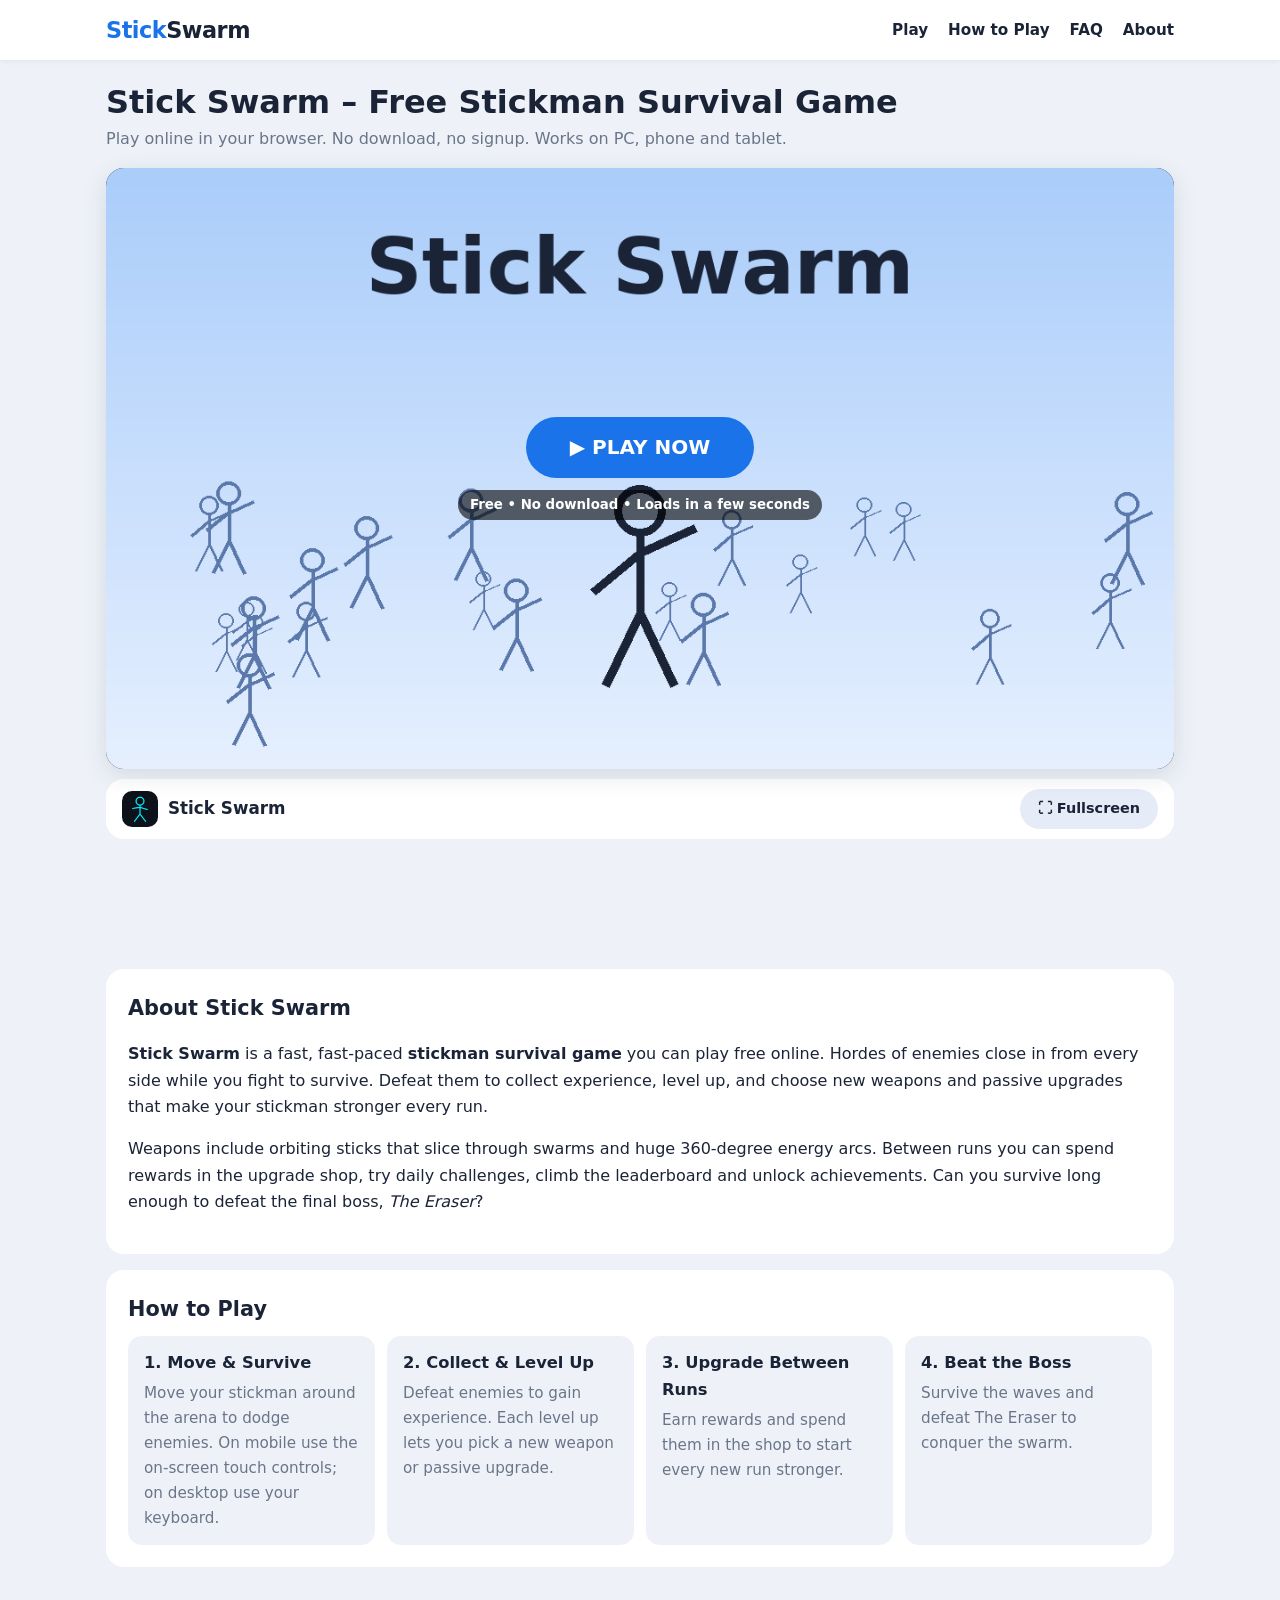
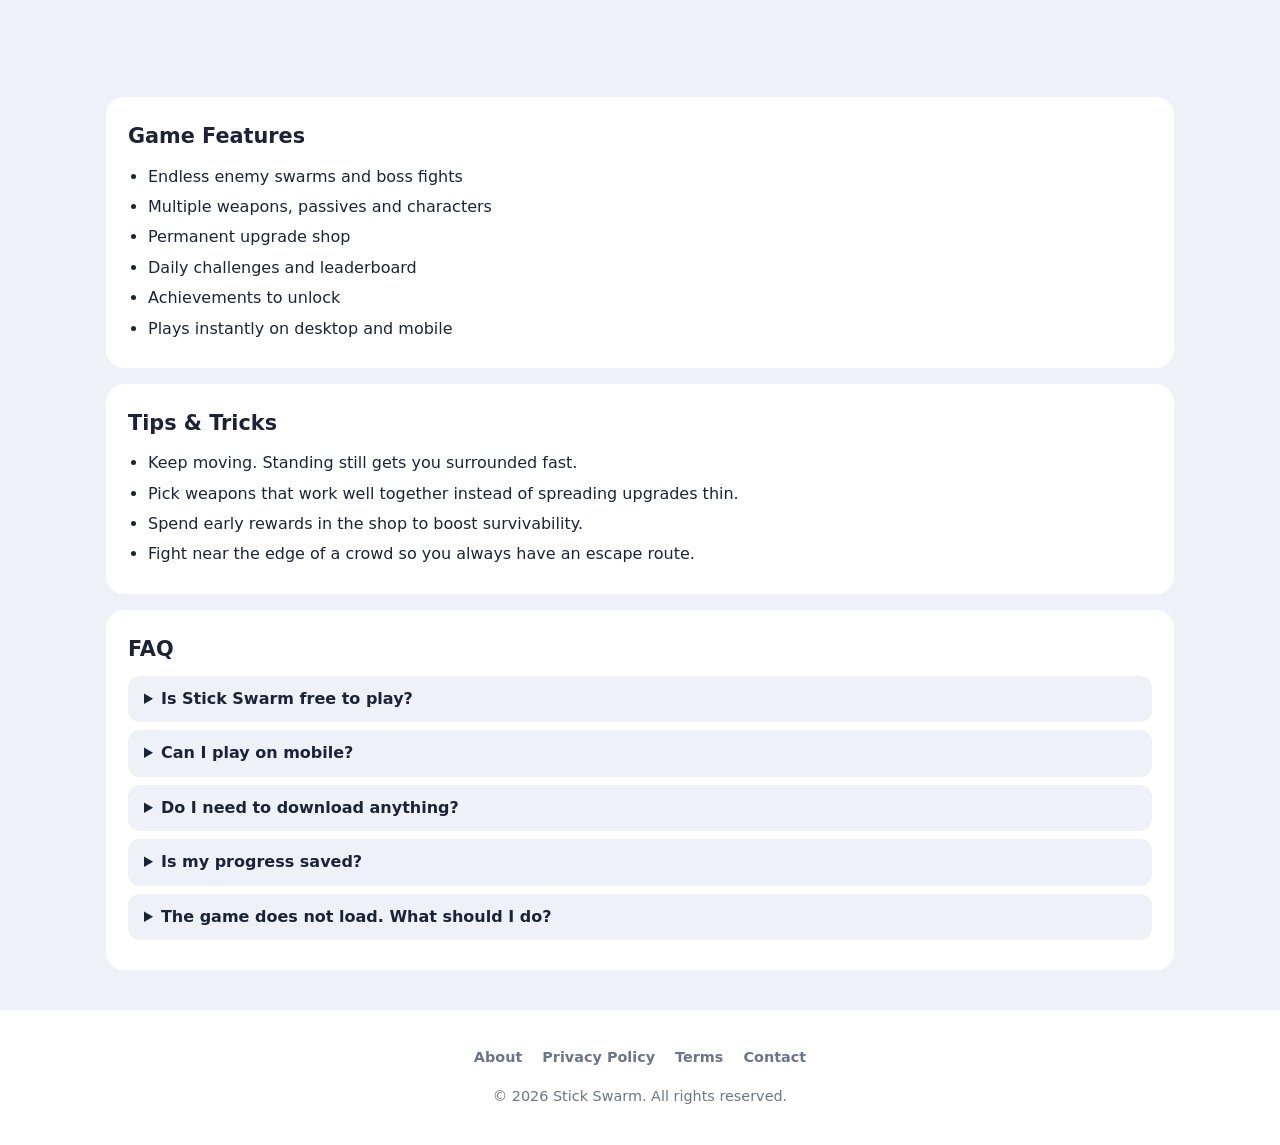
==== index.html @ 411cb5c8 "Initial commit" ====
<!DOCTYPE html>
<html lang="en">
<head>
<meta charset="utf-8">
<meta name="viewport" content="width=device-width,initial-scale=1">
<title>Stick Swarm - Free Stickman Survival Game | Play Online</title>
<meta name="description" content="Play Stick Swarm free online: a stickman survival game. Battle endless enemy swarms, level up weapons, unlock upgrades and beat The Eraser boss. No download.">
<link rel="canonical" href="https://games.bibekpandit.me/">
<meta name="theme-color" content="#1a73e8">
<meta property="og:type" content="website">
<meta property="og:site_name" content="Stick Swarm">
<meta property="og:title" content="Stick Swarm - Free Stickman Survival Game | Play Online">
<meta property="og:description" content="Play Stick Swarm free online: a stickman survival game. Battle endless enemy swarms, level up weapons, unlock upgrades and beat The Eraser boss. No download.">
<meta property="og:url" content="https://games.bibekpandit.me/">
<meta property="og:image" content="https://games.bibekpandit.me/og-image.png">
<meta name="twitter:card" content="summary_large_image">
<meta name="twitter:title" content="Stick Swarm - Free Stickman Survival Game | Play Online">
<meta name="twitter:description" content="Play Stick Swarm free online: a stickman survival game. Battle endless enemy swarms, level up weapons, unlock upgrades and beat The Eraser boss. No download.">
<meta name="twitter:image" content="https://games.bibekpandit.me/og-image.png">
<link rel="icon" href="game/index.icon.png">
<link rel="apple-touch-icon" href="game/index.apple-touch-icon.png">
<link rel="manifest" href="site.webmanifest">
<link rel="stylesheet" href="style.css">
<script type="application/ld+json">{"@context":"https://schema.org","@graph":[
{"@type":"WebSite","name":"Stick Swarm","url":"https://games.bibekpandit.me/"},
{"@type":"VideoGame","name":"Stick Swarm","description":"Free browser stickman survival game. Fight endless swarms of enemies, level up, unlock weapons and defeat The Eraser boss.","url":"https://games.bibekpandit.me/","image":"https://games.bibekpandit.me/og-image.png","genre":["Action","Survival","Roguelike"],"gamePlatform":"Web Browser","applicationCategory":"Game","operatingSystem":"Any","playMode":"SinglePlayer","inLanguage":"en","offers":{"@type":"Offer","price":"0","priceCurrency":"USD"}},
{"@type":"FAQPage","mainEntity":[
{"@type":"Question","name":"Is Stick Swarm free to play?","acceptedAnswer":{"@type":"Answer","text":"Yes. Stick Swarm is 100% free to play in your browser with no download or signup."}},
{"@type":"Question","name":"Can I play Stick Swarm on mobile?","acceptedAnswer":{"@type":"Answer","text":"Yes. The game has on-screen touch controls and works on phones and tablets, as well as desktop browsers."}},
{"@type":"Question","name":"Do I need to download anything?","acceptedAnswer":{"@type":"Answer","text":"No. The game runs in any modern browser using WebAssembly."}},
{"@type":"Question","name":"Is my progress saved?","acceptedAnswer":{"@type":"Answer","text":"Progress is stored in your browser, so keep using the same browser and do not clear site data."}}
]}]}</script>
</head>
<body>
<header><div class="wrap"><a class="logo" href="/">Stick<span>Swarm</span></a>
<nav><a href="/">Play</a><a href="/#how-to-play">How to Play</a><a href="/#faq">FAQ</a><a href="about.html">About</a></nav></div></header>

<main class="wrap">
<h1>Stick Swarm &ndash; Free Stickman Survival Game</h1>
<p class="sub">Play online in your browser. No download, no signup. Works on PC, phone and tablet.</p>
<div class="player" id="player">
<iframe id="gameFrame" data-src="game/index.html" title="Stick Swarm stickman game" allow="autoplay; fullscreen; gamepad" allowfullscreen></iframe>
<div class="start"><button class="btn" id="playBtn" aria-label="Play Stick Swarm">&#9654; PLAY NOW</button><small>Free &bull; No download &bull; Loads in a few seconds</small></div>
</div>
<div class="bar"><span><img src="game/index.icon.png" alt="Stick Swarm icon"><b>Stick Swarm</b></span><button class="btn small" id="fsBtn">&#x26F6; Fullscreen</button></div>
<div class="ad" aria-label="Advertisement"><!-- AD SLOT: paste your AdSense/ad-network code here --></div>
<section id="about-game"><h2>About Stick Swarm</h2>
<p><strong>Stick Swarm</strong> is a fast, fast-paced <strong>stickman survival game</strong> you can play free online. Hordes of enemies close in from every side while you fight to survive. Defeat them to collect experience, level up, and choose new weapons and passive upgrades that make your stickman stronger every run.</p>
<p>Weapons include orbiting sticks that slice through swarms and huge 360-degree energy arcs. Between runs you can spend rewards in the upgrade shop, try daily challenges, climb the leaderboard and unlock achievements. Can you survive long enough to defeat the final boss, <em>The Eraser</em>?</p></section>
<section id="how-to-play"><h2>How to Play</h2>
<div class="grid">
<div class="card"><h3>1. Move &amp; Survive</h3><p>Move your stickman around the arena to dodge enemies. On mobile use the on-screen touch controls; on desktop use your keyboard.</p></div>
<div class="card"><h3>2. Collect &amp; Level Up</h3><p>Defeat enemies to gain experience. Each level up lets you pick a new weapon or passive upgrade.</p></div>
<div class="card"><h3>3. Upgrade Between Runs</h3><p>Earn rewards and spend them in the shop to start every new run stronger.</p></div>
<div class="card"><h3>4. Beat the Boss</h3><p>Survive the waves and defeat The Eraser to conquer the swarm.</p></div>
</div></section>
<div class="ad" aria-label="Advertisement"><!-- AD SLOT: paste your AdSense/ad-network code here --></div>
<section id="features"><h2>Game Features</h2>
<ul><li>Endless enemy swarms and boss fights</li><li>Multiple weapons, passives and characters</li><li>Permanent upgrade shop</li><li>Daily challenges and leaderboard</li><li>Achievements to unlock</li><li>Plays instantly on desktop and mobile</li></ul></section>
<section id="tips"><h2>Tips &amp; Tricks</h2>
<ul><li>Keep moving. Standing still gets you surrounded fast.</li><li>Pick weapons that work well together instead of spreading upgrades thin.</li><li>Spend early rewards in the shop to boost survivability.</li><li>Fight near the edge of a crowd so you always have an escape route.</li></ul></section>
<section id="faq"><h2>FAQ</h2>
<details><summary>Is Stick Swarm free to play?</summary><p>Yes, it is 100% free in your browser, with no download or signup.</p></details>
<details><summary>Can I play on mobile?</summary><p>Yes. Touch controls are built in and it runs on phones and tablets.</p></details>
<details><summary>Do I need to download anything?</summary><p>No. It runs in any modern browser such as Chrome, Edge, Firefox or Safari.</p></details>
<details><summary>Is my progress saved?</summary><p>Progress is stored in your browser. Keep using the same browser and avoid clearing site data.</p></details>
<details><summary>The game does not load. What should I do?</summary><p>Use an up-to-date browser, check your connection, and refresh. The first load downloads about 15 MB.</p></details>
</section>
</main>
<footer><div class="wrap"><p><a href="about.html">About</a><a href="privacy-policy.html">Privacy Policy</a><a href="terms.html">Terms</a><a href="contact.html">Contact</a></p>
<p>&copy; <span id="y"></span> Stick Swarm. All rights reserved.</p></div></footer>
<script>document.getElementById("y").textContent=new Date().getFullYear()</script>
<script src="script.js" defer></script>
</body></html>
---- style.css ----
:root{--bg:#eef2f8;--card:#fff;--text:#1b2437;--muted:#6b7589;--accent:#1a73e8;--accent-dark:#1459b8;--line:#dde3ee;--radius:18px;--max:1100px}
/* Want a dark-blue Poki-style look? Swap: --bg:#002b50; --card:#0b3a66; --text:#fff; --muted:#b8c7d9; --line:#1c4d7f */
*{box-sizing:border-box}html{scroll-behavior:smooth}
body{margin:0;font:16px/1.65 "Nunito",system-ui,-apple-system,"Segoe UI",Roboto,sans-serif;background:var(--bg);color:var(--text)}
a{color:var(--accent)}
.wrap{max-width:var(--max);margin:0 auto;padding:0 16px}
header{background:var(--card);box-shadow:0 1px 6px #0000000f;position:sticky;top:0;z-index:10}
header .wrap{display:flex;justify-content:space-between;align-items:center;height:60px}
.logo{font-weight:900;font-size:1.4rem;color:var(--accent);text-decoration:none;letter-spacing:-.5px}
.logo span{color:var(--text)}
nav a{margin-left:20px;text-decoration:none;color:var(--text);font-weight:700;font-size:.95rem}
nav a:hover{color:var(--accent)}
h1{font-size:clamp(1.4rem,3.5vw,2rem);margin:22px 0 4px;line-height:1.25;font-weight:900}
h2{margin:0 0 10px;font-size:1.3rem;font-weight:800}
.sub{color:var(--muted);margin:0 0 16px}
.player{background:#000;border-radius:var(--radius);overflow:hidden;position:relative;aspect-ratio:16/9;box-shadow:0 6px 24px #1b24371f}
.player iframe{width:100%;height:100%;border:0;display:none}
.player.playing iframe{display:block}
.start{position:absolute;inset:0;display:flex;flex-direction:column;align-items:center;justify-content:center;gap:12px;background:#dfe9f8 url(og-image.png) center/cover}
.start>*{position:relative}
.player.playing .start{display:none}
.btn{background:var(--accent);color:#fff;border:0;padding:14px 44px;font:inherit;font-size:1.25rem;font-weight:900;border-radius:999px;cursor:pointer;transition:.15s}
.btn:hover{background:var(--accent-dark);transform:scale(1.04)}
.start small{color:#fff;background:#0009;padding:4px 12px;border-radius:99px;font-weight:700}
.bar{display:flex;align-items:center;justify-content:space-between;background:var(--card);border-radius:var(--radius);padding:10px 16px;margin-top:10px}
.bar b{font-size:1.05rem}
.bar img{width:36px;height:36px;border-radius:10px;vertical-align:middle;margin-right:10px}
.btn.small{font-size:.9rem;padding:8px 18px;background:#e6ecf7;color:var(--text)}
.btn.small:hover{background:#d5deee;transform:none}
.ad{margin:20px auto;text-align:center;min-height:90px;color:var(--muted);font-size:.8rem}
section{background:var(--card);border-radius:var(--radius);padding:22px;margin:16px 0}
.grid{display:grid;grid-template-columns:repeat(auto-fit,minmax(230px,1fr));gap:12px}
.card{background:var(--bg);border-radius:14px;padding:14px 16px}
.card h3{margin:0 0 4px;font-size:1.02rem}
.card p{margin:0;color:var(--muted);font-size:.95rem}
ul{padding-left:20px;margin:0}li{margin:4px 0}
details{background:var(--bg);border-radius:12px;padding:10px 16px;margin:8px 0}
summary{cursor:pointer;font-weight:700}
details p{margin:8px 0 2px;color:var(--muted)}
footer{margin-top:40px;background:var(--card);padding:22px 0;text-align:center;color:var(--muted);font-size:.9rem}
footer a{margin:0 10px;color:var(--muted);text-decoration:none;font-weight:700}
footer a:hover{color:var(--accent)}
.page{max-width:780px;margin:24px auto;padding:0 16px}
.page h1{margin-top:0}
.page>*:not(h1){background:var(--card);border-radius:14px;padding:14px 18px}
.page h2{background:none!important;padding:8px 0 0!important}
@media(max-width:600px){nav a{margin-left:12px;font-size:.85rem}section{padding:16px}}
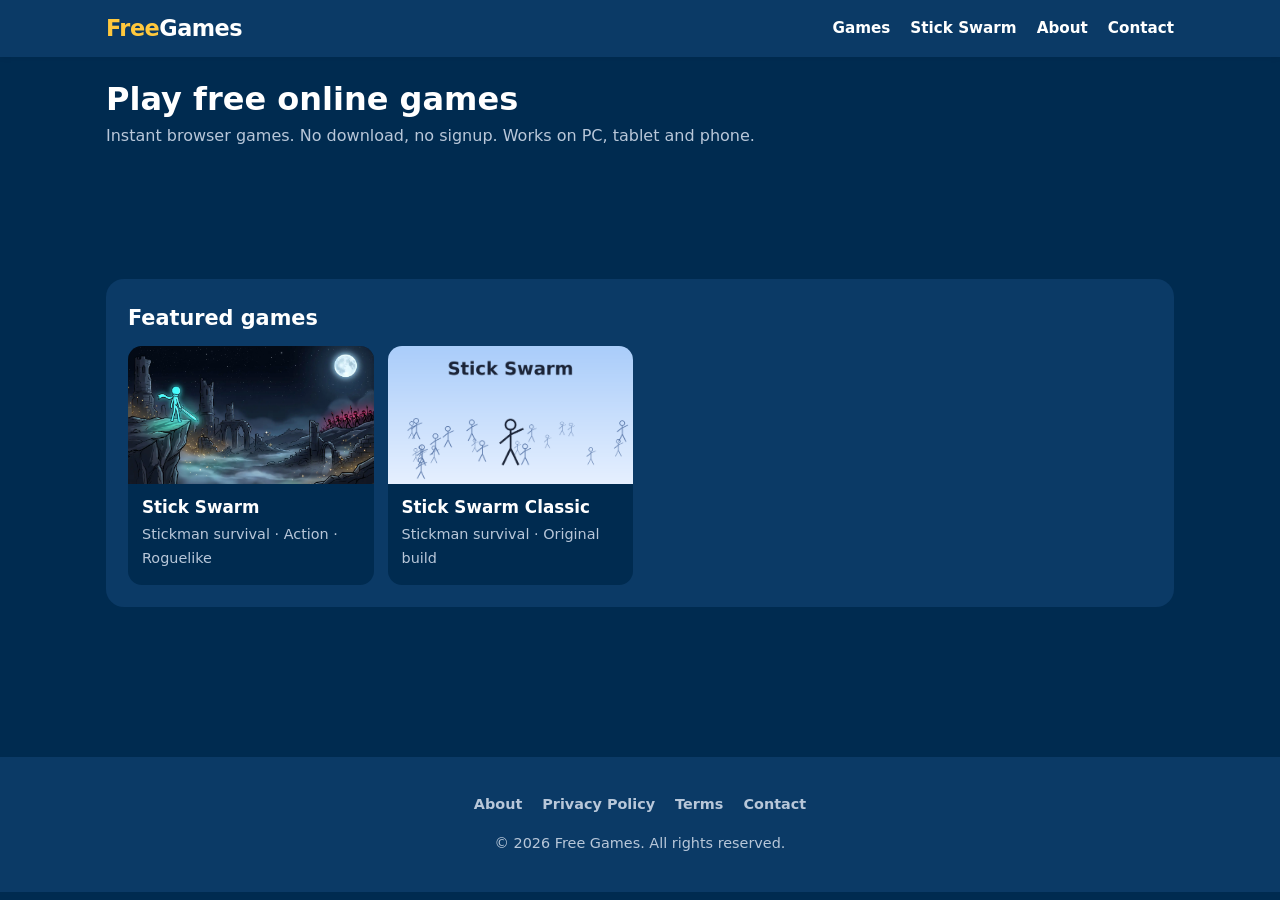
==== commit 0d98d8bd: "Games hub: Poki-style dark theme, game tiles, Stick Swarm play page with ad slots Moves the Godot bu" ====
--- a/index.html
+++ b/index.html
@@ -3,72 +3,40 @@
 <head>
 <meta charset="utf-8">
 <meta name="viewport" content="width=device-width,initial-scale=1">
-<title>Stick Swarm - Free Stickman Survival Game | Play Online</title>
-<meta name="description" content="Play Stick Swarm free online: a stickman survival game. Battle endless enemy swarms, level up weapons, unlock upgrades and beat The Eraser boss. No download.">
-<link rel="canonical" href="https://games.bibekpandit.me/">
-<meta name="theme-color" content="#1a73e8">
+<title>Free Online Games: Play Stick Swarm and More</title>
+<meta name="description" content="Play free online games in your browser. Stick Swarm: a stickman survival game with endless swarms, weapon upgrades and bosses. No download.">
+<link rel="canonical" href="https://bibekpandit.me/">
+<meta name="google-adsense-account" content="ca-pub-1578278482441552">
 <meta property="og:type" content="website">
-<meta property="og:site_name" content="Stick Swarm">
-<meta property="og:title" content="Stick Swarm - Free Stickman Survival Game | Play Online">
-<meta property="og:description" content="Play Stick Swarm free online: a stickman survival game. Battle endless enemy swarms, level up weapons, unlock upgrades and beat The Eraser boss. No download.">
-<meta property="og:url" content="https://games.bibekpandit.me/">
-<meta property="og:image" content="https://games.bibekpandit.me/og-image.png">
-<meta name="twitter:card" content="summary_large_image">
-<meta name="twitter:title" content="Stick Swarm - Free Stickman Survival Game | Play Online">
-<meta name="twitter:description" content="Play Stick Swarm free online: a stickman survival game. Battle endless enemy swarms, level up weapons, unlock upgrades and beat The Eraser boss. No download.">
-<meta name="twitter:image" content="https://games.bibekpandit.me/og-image.png">
+<meta property="og:title" content="Free Online Games">
+<meta property="og:description" content="Play free online games in your browser. No download, no signup.">
+<meta property="og:url" content="https://bibekpandit.me/">
+<meta property="og:image" content="https://bibekpandit.me/og-image.png">
 <link rel="icon" href="game/index.icon.png">
 <link rel="apple-touch-icon" href="game/index.apple-touch-icon.png">
 <link rel="manifest" href="site.webmanifest">
 <link rel="stylesheet" href="style.css">
-<script type="application/ld+json">{"@context":"https://schema.org","@graph":[
-{"@type":"WebSite","name":"Stick Swarm","url":"https://games.bibekpandit.me/"},
-{"@type":"VideoGame","name":"Stick Swarm","description":"Free browser stickman survival game. Fight endless swarms of enemies, level up, unlock weapons and defeat The Eraser boss.","url":"https://games.bibekpandit.me/","image":"https://games.bibekpandit.me/og-image.png","genre":["Action","Survival","Roguelike"],"gamePlatform":"Web Browser","applicationCategory":"Game","operatingSystem":"Any","playMode":"SinglePlayer","inLanguage":"en","offers":{"@type":"Offer","price":"0","priceCurrency":"USD"}},
-{"@type":"FAQPage","mainEntity":[
-{"@type":"Question","name":"Is Stick Swarm free to play?","acceptedAnswer":{"@type":"Answer","text":"Yes. Stick Swarm is 100% free to play in your browser with no download or signup."}},
-{"@type":"Question","name":"Can I play Stick Swarm on mobile?","acceptedAnswer":{"@type":"Answer","text":"Yes. The game has on-screen touch controls and works on phones and tablets, as well as desktop browsers."}},
-{"@type":"Question","name":"Do I need to download anything?","acceptedAnswer":{"@type":"Answer","text":"No. The game runs in any modern browser using WebAssembly."}},
-{"@type":"Question","name":"Is my progress saved?","acceptedAnswer":{"@type":"Answer","text":"Progress is stored in your browser, so keep using the same browser and do not clear site data."}}
-]}]}</script>
+<script async src="https://pagead2.googlesyndication.com/pagead/js/adsbygoogle.js?client=ca-pub-1578278482441552" crossorigin="anonymous"></script>
 </head>
 <body>
-<header><div class="wrap"><a class="logo" href="/">Stick<span>Swarm</span></a>
-<nav><a href="/">Play</a><a href="/#how-to-play">How to Play</a><a href="/#faq">FAQ</a><a href="about.html">About</a></nav></div></header>
+<header><div class="wrap"><a class="logo" href="/">Free<span>Games</span></a>
+<nav><a href="/">Games</a><a href="stick-swarm.html">Stick Swarm</a><a href="about.html">About</a><a href="contact.html">Contact</a></nav></div></header>
 
 <main class="wrap">
-<h1>Stick Swarm &ndash; Free Stickman Survival Game</h1>
-<p class="sub">Play online in your browser. No download, no signup. Works on PC, phone and tablet.</p>
-<div class="player" id="player">
-<iframe id="gameFrame" data-src="game/index.html" title="Stick Swarm stickman game" allow="autoplay; fullscreen; gamepad" allowfullscreen></iframe>
-<div class="start"><button class="btn" id="playBtn" aria-label="Play Stick Swarm">&#9654; PLAY NOW</button><small>Free &bull; No download &bull; Loads in a few seconds</small></div>
-</div>
-<div class="bar"><span><img src="game/index.icon.png" alt="Stick Swarm icon"><b>Stick Swarm</b></span><button class="btn small" id="fsBtn">&#x26F6; Fullscreen</button></div>
+<h1>Play free online games</h1>
+<p class="sub">Instant browser games. No download, no signup. Works on PC, tablet and phone.</p>
 <div class="ad" aria-label="Advertisement"><!-- AD SLOT: paste your AdSense/ad-network code here --></div>
-<section id="about-game"><h2>About Stick Swarm</h2>
-<p><strong>Stick Swarm</strong> is a fast, fast-paced <strong>stickman survival game</strong> you can play free online. Hordes of enemies close in from every side while you fight to survive. Defeat them to collect experience, level up, and choose new weapons and passive upgrades that make your stickman stronger every run.</p>
-<p>Weapons include orbiting sticks that slice through swarms and huge 360-degree energy arcs. Between runs you can spend rewards in the upgrade shop, try daily challenges, climb the leaderboard and unlock achievements. Can you survive long enough to defeat the final boss, <em>The Eraser</em>?</p></section>
-<section id="how-to-play"><h2>How to Play</h2>
-<div class="grid">
-<div class="card"><h3>1. Move &amp; Survive</h3><p>Move your stickman around the arena to dodge enemies. On mobile use the on-screen touch controls; on desktop use your keyboard.</p></div>
-<div class="card"><h3>2. Collect &amp; Level Up</h3><p>Defeat enemies to gain experience. Each level up lets you pick a new weapon or passive upgrade.</p></div>
-<div class="card"><h3>3. Upgrade Between Runs</h3><p>Earn rewards and spend them in the shop to start every new run stronger.</p></div>
-<div class="card"><h3>4. Beat the Boss</h3><p>Survive the waves and defeat The Eraser to conquer the swarm.</p></div>
+<section><h2>Featured games</h2>
+<div class="tiles">
+<a class="tile" href="stick-swarm.html"><img src="games/stick-swarm/assets/menu.webp" alt="Stick Swarm artwork" width="400" height="225"><b>Stick Swarm</b><span>Stickman survival &middot; Action &middot; Roguelike</span></a>
+<a class="tile" href="classic.html"><img src="og-image.png" alt="Stick Swarm Classic artwork" width="400" height="225"><b>Stick Swarm Classic</b><span>Stickman survival &middot; Original build</span></a>
 </div></section>
 <div class="ad" aria-label="Advertisement"><!-- AD SLOT: paste your AdSense/ad-network code here --></div>
-<section id="features"><h2>Game Features</h2>
-<ul><li>Endless enemy swarms and boss fights</li><li>Multiple weapons, passives and characters</li><li>Permanent upgrade shop</li><li>Daily challenges and leaderboard</li><li>Achievements to unlock</li><li>Plays instantly on desktop and mobile</li></ul></section>
-<section id="tips"><h2>Tips &amp; Tricks</h2>
-<ul><li>Keep moving. Standing still gets you surrounded fast.</li><li>Pick weapons that work well together instead of spreading upgrades thin.</li><li>Spend early rewards in the shop to boost survivability.</li><li>Fight near the edge of a crowd so you always have an escape route.</li></ul></section>
-<section id="faq"><h2>FAQ</h2>
-<details><summary>Is Stick Swarm free to play?</summary><p>Yes, it is 100% free in your browser, with no download or signup.</p></details>
-<details><summary>Can I play on mobile?</summary><p>Yes. Touch controls are built in and it runs on phones and tablets.</p></details>
-<details><summary>Do I need to download anything?</summary><p>No. It runs in any modern browser such as Chrome, Edge, Firefox or Safari.</p></details>
-<details><summary>Is my progress saved?</summary><p>Progress is stored in your browser. Keep using the same browser and avoid clearing site data.</p></details>
-<details><summary>The game does not load. What should I do?</summary><p>Use an up-to-date browser, check your connection, and refresh. The first load downloads about 15 MB.</p></details>
-</section>
 </main>
+
 <footer><div class="wrap"><p><a href="about.html">About</a><a href="privacy-policy.html">Privacy Policy</a><a href="terms.html">Terms</a><a href="contact.html">Contact</a></p>
-<p>&copy; <span id="y"></span> Stick Swarm. All rights reserved.</p></div></footer>
+<p>&copy; <span id="y"></span> Free Games. All rights reserved.</p></div></footer>
 <script>document.getElementById("y").textContent=new Date().getFullYear()</script>
 <script src="script.js" defer></script>
-</body></html>+</body>
+</html>
--- a/style.css
+++ b/style.css
@@ -1,5 +1,4 @@
-:root{--bg:#eef2f8;--card:#fff;--text:#1b2437;--muted:#6b7589;--accent:#1a73e8;--accent-dark:#1459b8;--line:#dde3ee;--radius:18px;--max:1100px}
-/* Want a dark-blue Poki-style look? Swap: --bg:#002b50; --card:#0b3a66; --text:#fff; --muted:#b8c7d9; --line:#1c4d7f */
+:root{--bg:#002b50;--card:#0b3a66;--text:#fff;--muted:#b8c7d9;--accent:#ffc83d;--accent-dark:#e6a800;--line:#1c4d7f;--radius:18px;--max:1100px}
 *{box-sizing:border-box}html{scroll-behavior:smooth}
 body{margin:0;font:16px/1.65 "Nunito",system-ui,-apple-system,"Segoe UI",Roboto,sans-serif;background:var(--bg);color:var(--text)}
 a{color:var(--accent)}
@@ -45,3 +44,15 @@
 .page>*:not(h1){background:var(--card);border-radius:14px;padding:14px 18px}
 .page h2{background:none!important;padding:8px 0 0!important}
 @media(max-width:600px){nav a{margin-left:12px;font-size:.85rem}section{padding:16px}}
+
+/* games hub tiles */
+.tiles{display:grid;grid-template-columns:repeat(auto-fill,minmax(230px,1fr));gap:14px}
+.tile{display:block;background:var(--bg);border-radius:14px;overflow:hidden;text-decoration:none;color:var(--text);transition:transform .15s,box-shadow .15s}
+.tile:hover{transform:translateY(-3px);box-shadow:0 10px 24px #0006}
+.tile img{display:block;width:100%;height:auto;aspect-ratio:16/9;object-fit:cover}
+.tile b{display:block;padding:10px 14px 0;font-size:1.05rem}
+.tile span{display:block;padding:2px 14px 14px;color:var(--muted);font-size:.9rem}
+/* fixes: small button keeps dark text on the light fill; header wraps on phones */
+.btn.small{color:#1b2437}
+header .wrap{flex-wrap:wrap;height:auto;padding:10px 16px;gap:6px 0}
+@media(max-width:600px){.logo{font-size:1.2rem}nav a{margin-left:12px}}
